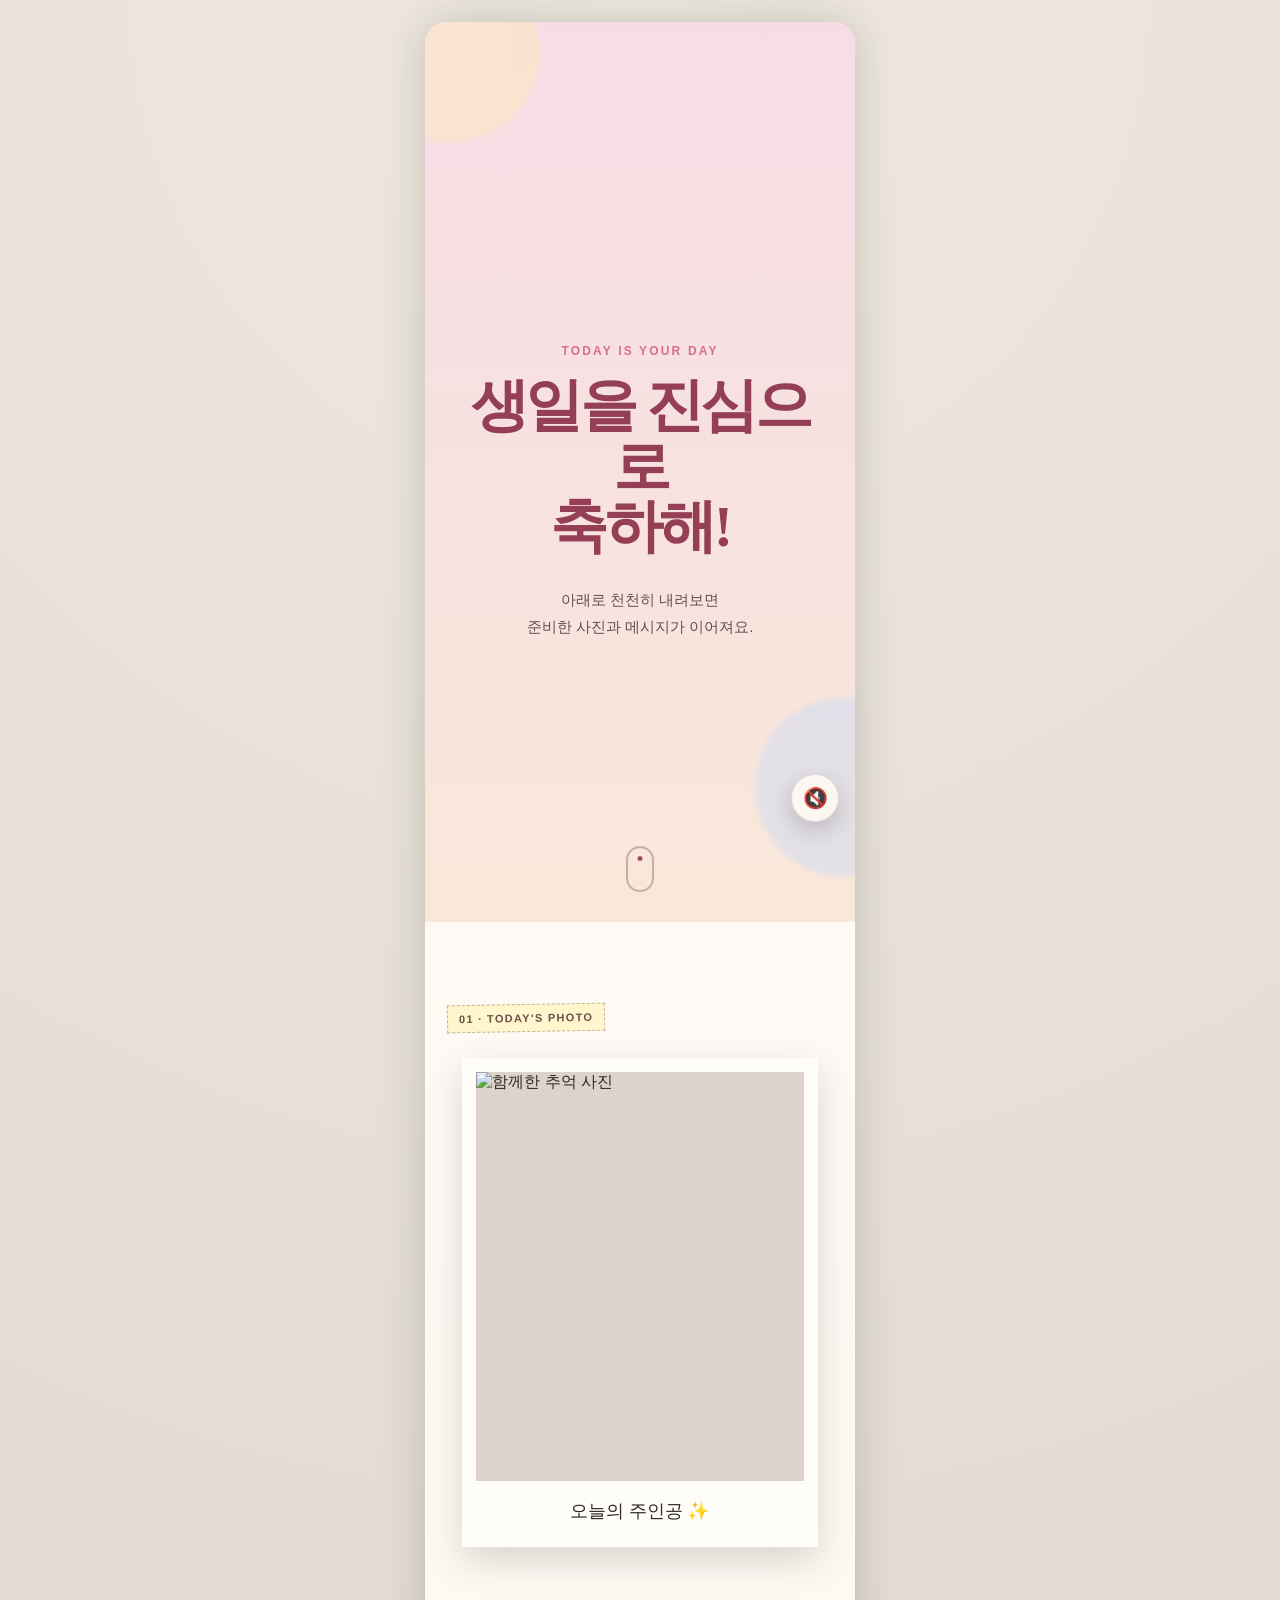
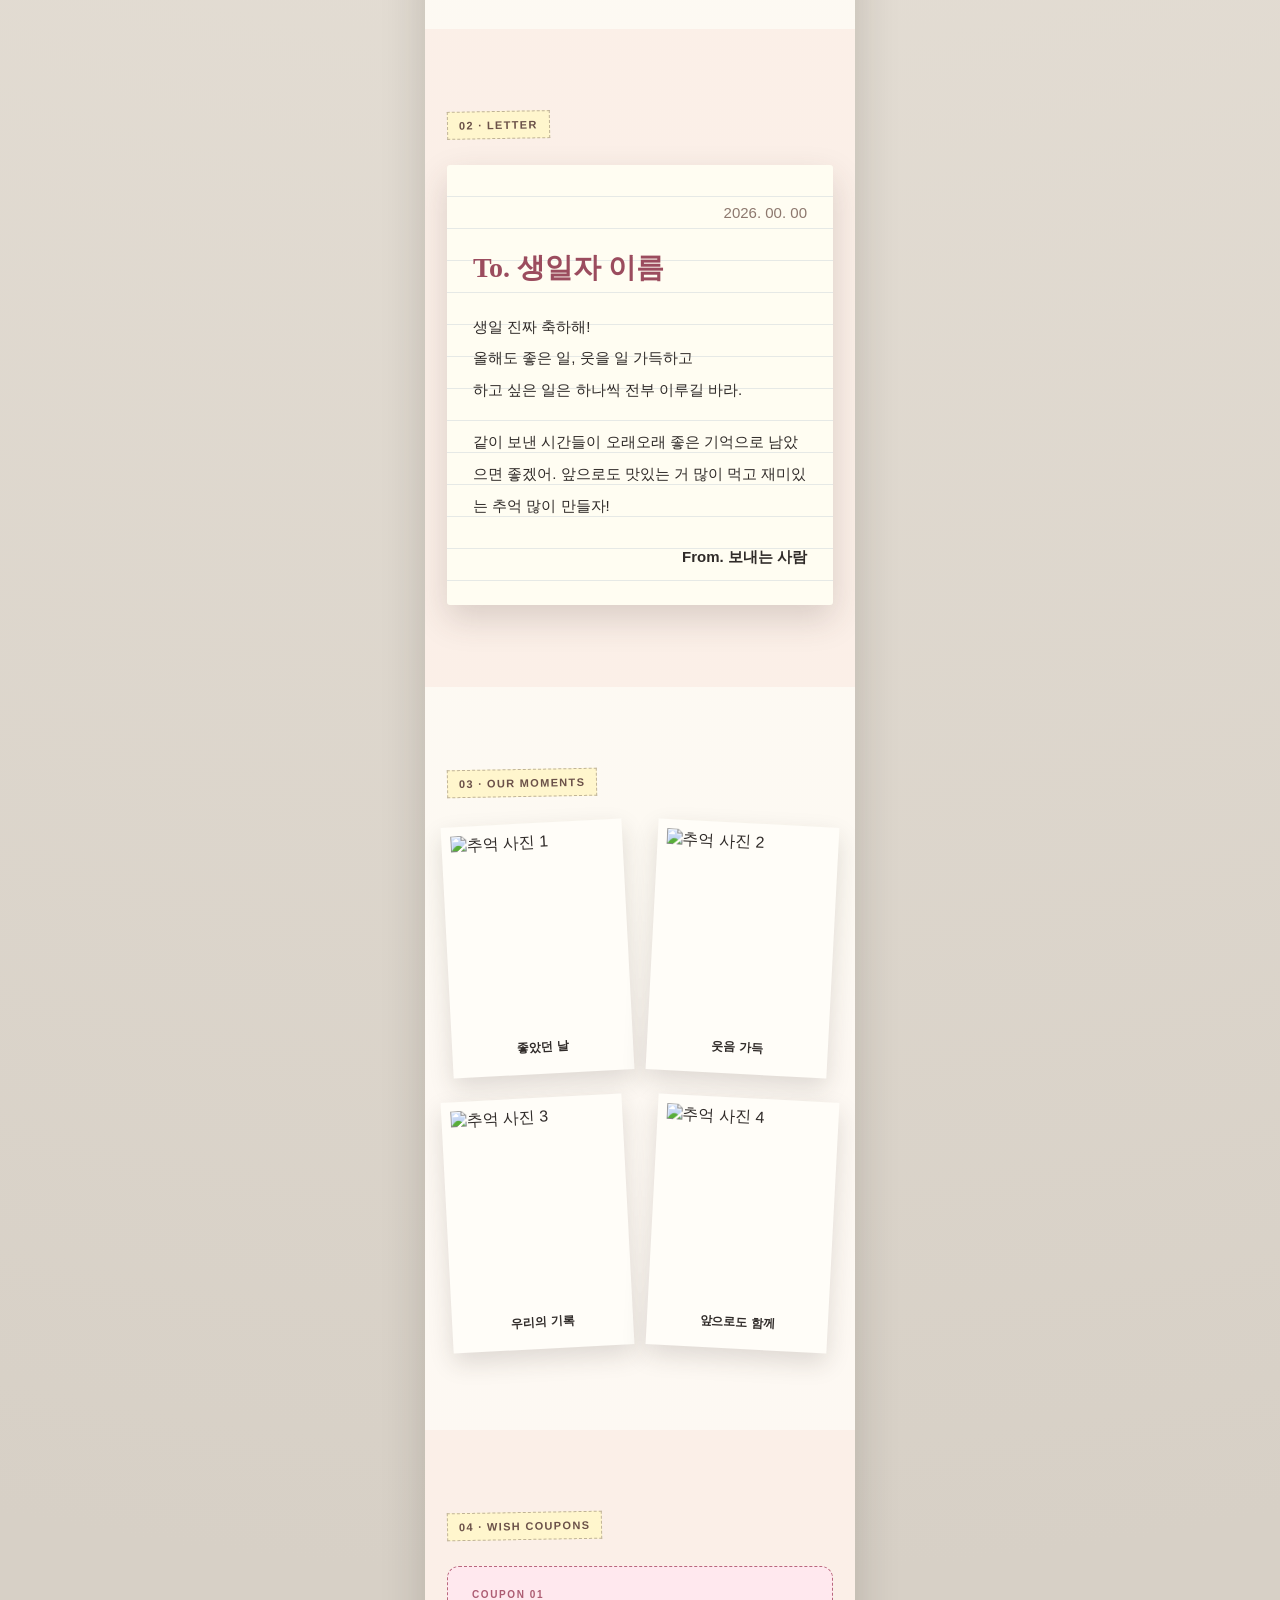
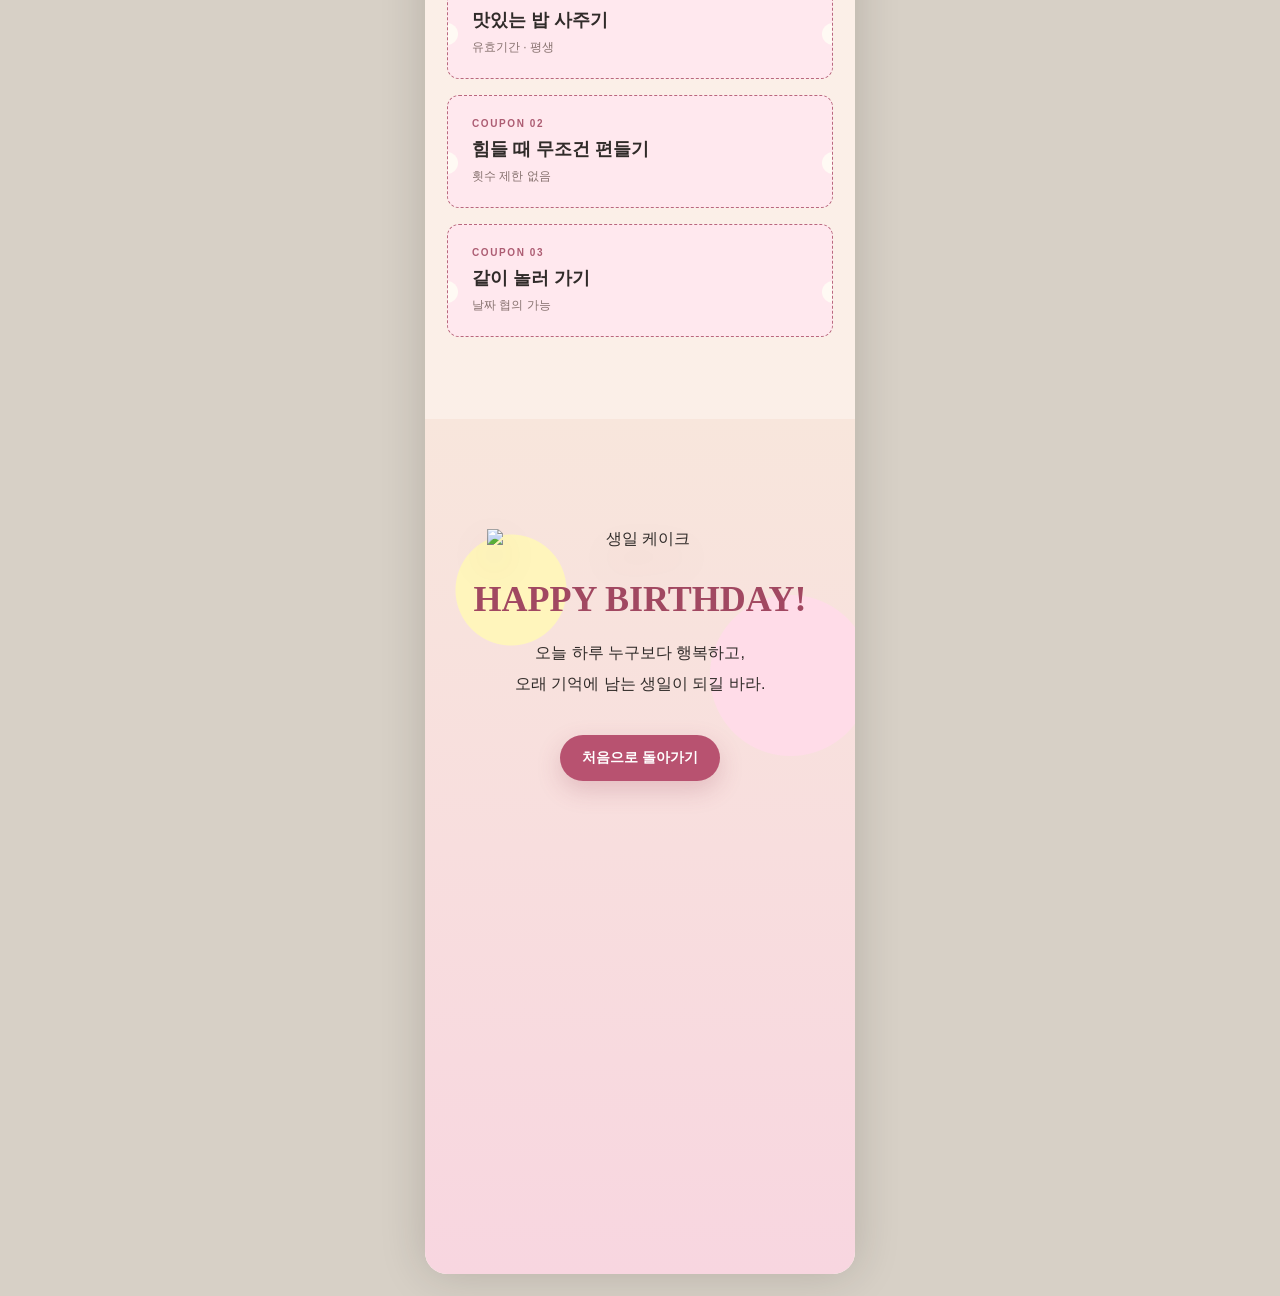
==== cake.html @ 8d65f410 "Add files via upload" ====
<!DOCTYPE html>
<html lang="ko">
<head>
  <meta charset="UTF-8" />
  <meta name="viewport" content="width=device-width, initial-scale=1.0, viewport-fit=cover" />
  <meta name="theme-color" content="#f7dfe7" />
  <title>Birthday Message</title>

  <link rel="stylesheet" href="./css/style.css" />
</head>
<body class="message-page">
  <main class="mobile-shell message-shell">
    <header class="message-hero">
      <!-- 이미지 소스 추천: 작은 별/하트/리본 PNG -->
      <img
        class="hero-sticker hero-sticker-left float-slow"
        src="./assets/images/gold-star.png"
        alt=""
      />
      <img
        class="hero-sticker hero-sticker-right sway-medium"
        src="./assets/images/pink-ribbon.png"
        alt=""
      />

      <p class="eyebrow">TODAY IS YOUR DAY</p>
      <h1>생일을 진심으로<br />축하해!</h1>
      <p class="hero-copy">
        아래로 천천히 내려보면<br />
        준비한 사진과 메시지가 이어져요.
      </p>

      <div class="scroll-indicator" aria-hidden="true">
        <span></span>
      </div>
    </header>

    <section class="diary-section">
      <div class="section-label">01 · TODAY'S PHOTO</div>

      <article class="polaroid-card reveal">
        <!-- 이미지 소스 추천: 오늘의 대표 사진 -->
        <div class="photo-slot">
          <img
            src="./assets/images/photo-01.jpg"
            alt="함께한 추억 사진"
          />
        </div>
        <p>오늘의 주인공 ✨</p>
      </article>
    </section>

    <section class="diary-section">
      <div class="section-label">02 · LETTER</div>

      <article class="letter-card reveal">
        <p class="letter-date">2026. 00. 00</p>
        <h2>To. 생일자 이름</h2>
        <p>
          생일 진짜 축하해!<br />
          올해도 좋은 일, 웃을 일 가득하고<br />
          하고 싶은 일은 하나씩 전부 이루길 바라.
        </p>
        <p>
          같이 보낸 시간들이 오래오래 좋은 기억으로 남았으면 좋겠어.
          앞으로도 맛있는 거 많이 먹고 재미있는 추억 많이 만들자!
        </p>
        <p class="letter-sign">From. 보내는 사람</p>
      </article>
    </section>

    <section class="diary-section">
      <div class="section-label">03 · OUR MOMENTS</div>

      <div class="photo-grid">
        <!-- 이미지 소스 추천: 함께 찍은 세로 사진 -->
        <figure class="scrap-photo rotate-left reveal">
          <img src="./assets/images/photo-02.jpg" alt="추억 사진 1" />
          <figcaption>좋았던 날</figcaption>
        </figure>

        <!-- 이미지 소스 추천: 함께 찍은 정사각형 사진 -->
        <figure class="scrap-photo rotate-right reveal">
          <img src="./assets/images/photo-03.jpg" alt="추억 사진 2" />
          <figcaption>웃음 가득</figcaption>
        </figure>

        <!-- 이미지 소스 추천: 여행 또는 일상 사진 -->
        <figure class="scrap-photo rotate-left reveal">
          <img src="./assets/images/photo-04.jpg" alt="추억 사진 3" />
          <figcaption>우리의 기록</figcaption>
        </figure>

        <!-- 이미지 소스 추천: 마지막 대표 사진 -->
        <figure class="scrap-photo rotate-right reveal">
          <img src="./assets/images/photo-05.jpg" alt="추억 사진 4" />
          <figcaption>앞으로도 함께</figcaption>
        </figure>
      </div>
    </section>

    <section class="diary-section">
      <div class="section-label">04 · WISH COUPONS</div>

      <div class="coupon-list">
        <article class="coupon reveal">
          <span>COUPON 01</span>
          <strong>맛있는 밥 사주기</strong>
          <small>유효기간 · 평생</small>
        </article>

        <article class="coupon reveal">
          <span>COUPON 02</span>
          <strong>힘들 때 무조건 편들기</strong>
          <small>횟수 제한 없음</small>
        </article>

        <article class="coupon reveal">
          <span>COUPON 03</span>
          <strong>같이 놀러 가기</strong>
          <small>날짜 협의 가능</small>
        </article>
      </div>
    </section>

    <section class="cake-section">
      <!-- 이미지 소스 추천: 큰 생일 케이크 PNG -->
      <img
        class="final-cake reveal"
        src="./assets/images/birthday-cake.png"
        alt="생일 케이크"
      />

      <h2 class="reveal">HAPPY BIRTHDAY!</h2>
      <p class="reveal">
        오늘 하루 누구보다 행복하고,<br />
        오래 기억에 남는 생일이 되길 바라.
      </p>

      <a class="home-button reveal" href="./index.html">처음으로 돌아가기</a>
    </section>
  </main>

  <button
    class="top-button"
    id="topButton"
    type="button"
    aria-label="맨 위로 이동"
  >
    ↑
  </button>

  <button
    class="sound-button sound-button-message"
    id="soundButton"
    type="button"
    aria-label="음악 켜기"
    aria-pressed="false"
  >
    <span class="sound-icon" aria-hidden="true">🔇</span>
  </button>

  <audio id="bgMusic" preload="metadata"></audio>

  <script src="./js/music.js"></script>
  <script src="./js/cake.js"></script>
</body>
</html>
---- css/style.css ----
@charset "UTF-8";

:root {
  --paper: #ece5d8;
  --paper-light: #fffaf0;
  --pink: #f2a8bb;
  --pink-deep: #d96d8e;
  --red: #b9474d;
  --green: #6c8261;
  --yellow: #e9bf53;
  --ink: #302b29;
  --shadow: 0 14px 34px rgba(65, 52, 46, 0.18);
  --mobile-width: 430px;
}

* {
  box-sizing: border-box;
}

html {
  min-height: 100%;
  scroll-behavior: smooth;
}

body {
  margin: 0;
  min-width: 320px;
  min-height: 100%;
  color: var(--ink);
  font-family:
    "Pretendard",
    "Noto Sans KR",
    Arial,
    sans-serif;
  background:
    radial-gradient(circle at top, #eee8df 0, #d7d0c6 70%);
  -webkit-tap-highlight-color: transparent;
}
.cover-canvas {
  position: relative;
  width: 100%;
  min-height: 100svh;

  background-color: #DFDAD1;
  background-position: center;
  background-repeat: no-repeat;
  background-size: cover;

  overflow: hidden;
}
img {
  display: block;
  max-width: 100%;
  user-select: none;
  -webkit-user-drag: none;
}

button,
a {
  -webkit-tap-highlight-color: transparent;
}

.mobile-shell {
  width: min(100%, var(--mobile-width));
  min-height: 100svh;
  margin: 0 auto;
  overflow: hidden;
  background: var(--paper);
  box-shadow: 0 0 45px rgba(31, 26, 23, 0.18);
}

/* =========================================================
   메인 커버 페이지
========================================================= */

.cover-page {
  overflow: hidden;
}

.cover-shell {
  min-height: 100svh;
}

.cover-canvas {
  position: relative;
  min-height: 100svh;
  overflow: hidden;
  cursor: pointer;
  isolation: isolate;
  background:
    linear-gradient(140deg, rgba(232, 226, 214, 0.94) 0 52%, rgba(255,255,255,0.3) 52%),
    url("../assets/images/bg.png") center / cover no-repeat,
    #e9e2d6;
}

/* 신문지 느낌 바닥 장식 */
.cover-canvas::after {
  content: "";
  position: absolute;
  left: -14%;
  right: -12%;
  bottom: -2%;
  height: 42%;
  z-index: -2;
  transform: rotate(-7deg) scale(1.1);
  opacity: 0.8;
  background:
    repeating-linear-gradient(
      0deg,
      transparent 0 18px,
      rgba(45, 38, 34, 0.12) 18px 19px
    ),
    url("../assets/images/newspaper-texture.png") center / cover no-repeat,
    #e2c8c4;
}

.cover-canvas::before {
  content: "";
  position: absolute;
  inset: 0;
  z-index: 20;
  pointer-events: none;
  background:
    linear-gradient(
      90deg,
      rgba(255,255,255,0.12),
      transparent 20% 80%,
      rgba(0,0,0,0.035)
    );
  mix-blend-mode: soft-light;
}

.birthday-title {
  position: absolute;
  top: 15%;
  left: 50%;
  z-index: 4;
  width: 80%;
  transform: translateX(-50%);
  object-fit: contain;
}

.camera-wrap {
  position: absolute;
  top: 34%;
  left: 50%;
  z-index: 5;
  width: 94%;
  transform: translateX(-50%);
}

.camera-frame {
  position: relative;
  z-index: 2;
  width: 100%;
}

.camera-photo {
  position: absolute;
  left: 3.3%;
  top: 31.8%;
  z-index: 1;
  width: 53%;
  aspect-ratio: 1.52 / 1;
  overflow: hidden;
  background: #d9d2c9;
  border-radius: 2px;
}

.camera-photo img {
  width: 100%;
  height: 100%;
  object-fit: cover;
}

.decor {
  position: absolute;
  z-index: 3;
  pointer-events: none;
}

.decor-heart-balloon {
  top: -2%;
  left: -9%;
  width: 31%;
}

.decor-disco-ball {
  top: 3%;
  right: -8%;
  width: 34%;
}

.decor-star {
  width: 13%;
}

.decor-star-left {
  top: 12.3%;
  left: 10%;
}

.decor-star-right {
  top: 14.5%;
  right: 9%;
}

.decor-sparkle-left {
  top: 25%;
  left: 3%;
  width: 1%;
}

.decor-sparkle-small {
  top: 31%;
  left: 17%;
  width: 8%;
}

.decor-ribbon {
  top: 32%;
  right: 2%;
  z-index: 8;
  width: 28%;
}

.decor-cake {
  left: -10%;
  bottom: 4%;
  z-index: 8;
  width: 52%;
}

.decor-flowers {
  right: 40%;
  bottom: 53%;
  z-index: 8;
  width: 25%;
}


.birthday-cat {
  position: absolute;
  right: -5%;
  bottom: -12%;
  z-index: 7;
  width: 55%;
  transform: translateY(115%);
  animation: cat-rise 1.25s cubic-bezier(.17,.84,.31,1.08) 0.65s forwards;
  pointer-events: none;
}

.tap-guide {
  position: absolute;
  left: 50%;
  bottom: max(16px, env(safe-area-inset-bottom));
  z-index: 15;
  margin: 0;
  padding: 9px 14px;
  transform: translateX(-50%);
  color: #4b403a;
  font-size: 12px;
  font-weight: 700;
  letter-spacing: -0.02em;
  white-space: nowrap;
  border: 1px solid rgba(71, 59, 53, 0.18);
  border-radius: 999px;
  background: rgba(255, 251, 244, 0.78);
  backdrop-filter: blur(8px);
  animation: guide-pulse 1.8s ease-in-out infinite;
}

/* =========================================================
   사운드 / 상단 이동 버튼
========================================================= */

.sound-button,
.top-button {
  position: fixed;
  z-index: 100;
  right: max(16px, calc((100vw - var(--mobile-width)) / 2 + 16px));
  width: 48px;
  height: 48px;
  border: 1px solid rgba(68, 53, 47, 0.15);
  border-radius: 50%;
  box-shadow: 0 8px 22px rgba(55, 43, 37, 0.22);
  background: rgba(255, 249, 242, 0.92);
  backdrop-filter: blur(10px);
  cursor: pointer;
}

.sound-button {
  bottom: max(18px, env(safe-area-inset-bottom));
}

.sound-button-message {
  bottom: max(78px, calc(env(safe-area-inset-bottom) + 76px));
}

.sound-icon {
  font-size: 20px;
}

.sound-button.is-playing {
  animation: sound-pulse 1.7s ease-in-out infinite;
}

.top-button {
  bottom: max(18px, env(safe-area-inset-bottom));
  color: var(--ink);
  font-size: 20px;
  font-weight: 900;
  opacity: 0;
  pointer-events: none;
  transform: translateY(10px);
  transition: 0.25s ease;
}

.top-button.is-visible {
  opacity: 1;
  pointer-events: auto;
  transform: translateY(0);
}

/* =========================================================
   cake.html 스크롤형 페이지
========================================================= */

.message-page {
  overflow-x: hidden;
}

.message-shell {
  position: relative;
  background:
    linear-gradient(rgba(255, 251, 245, 0.94), rgba(255, 251, 245, 0.94)),
    url("../assets/images/paper-texture.jpg") center / 450px auto repeat;
}

.message-hero {
  position: relative;
  min-height: 100svh;
  padding: 110px 28px 70px;
  display: flex;
  flex-direction: column;
  justify-content: center;
  text-align: center;
  overflow: hidden;
  background:
    linear-gradient(180deg, #f7dce6 0%, #f8e8d9 100%);
}

.message-hero::before,
.message-hero::after {
  content: "";
  position: absolute;
  width: 180px;
  height: 180px;
  border-radius: 50%;
  filter: blur(2px);
  opacity: 0.35;
}

.message-hero::before {
  top: -60px;
  left: -65px;
  background: #fff1a8;
}

.message-hero::after {
  right: -80px;
  bottom: 45px;
  background: #bfd6ff;
}

.eyebrow {
  position: relative;
  z-index: 2;
  margin: 0 0 18px;
  color: var(--pink-deep);
  font-size: 12px;
  font-weight: 900;
  letter-spacing: 0.18em;
}

.message-hero h1 {
  position: relative;
  z-index: 2;
  margin: 0;
  font-family: Georgia, "Times New Roman", serif;
  color: #943f56;
  font-size: clamp(44px, 13vw, 58px);
  line-height: 1.05;
  letter-spacing: -0.06em;
}

.hero-copy {
  position: relative;
  z-index: 2;
  margin: 28px 0 0;
  color: #654e56;
  font-size: 15px;
  line-height: 1.8;
}

.hero-sticker {
  position: absolute;
  width: 94px;
  z-index: 1;
}

.hero-sticker-left {
  top: 8%;
  left: -15px;
}

.hero-sticker-right {
  right: -8px;
  bottom: 12%;
}

.scroll-indicator {
  position: absolute;
  left: 50%;
  bottom: 30px;
  z-index: 2;
  width: 28px;
  height: 46px;
  transform: translateX(-50%);
  border: 2px solid rgba(113, 70, 82, 0.35);
  border-radius: 999px;
}

.scroll-indicator span {
  position: absolute;
  top: 8px;
  left: 50%;
  width: 5px;
  height: 5px;
  transform: translateX(-50%);
  border-radius: 50%;
  background: #9d5268;
  animation: scroll-dot 1.7s infinite;
}

.diary-section {
  position: relative;
  padding: 82px 22px;
}

.diary-section:nth-of-type(even) {
  background: rgba(248, 227, 217, 0.46);
}

.section-label {
  display: inline-block;
  margin-bottom: 26px;
  padding: 7px 11px;
  color: #6b5149;
  font-size: 11px;
  font-weight: 900;
  letter-spacing: 0.12em;
  border: 1px dashed rgba(77, 58, 50, 0.35);
  background: #fff6cd;
  transform: rotate(-1deg);
}

.polaroid-card {
  width: 92%;
  margin: 0 auto;
  padding: 14px 14px 24px;
  box-shadow: var(--shadow);
  background: #fffdf7;
  transform: rotate(-2deg);
}

.polaroid-card .photo-slot {
  aspect-ratio: 4 / 5;
  overflow: hidden;
  background: #ddd3ca;
}

.polaroid-card img {
  width: 100%;
  height: 100%;
  object-fit: cover;
}

.polaroid-card p {
  margin: 18px 0 0;
  text-align: center;
  font-family: Georgia, serif;
  font-size: 18px;
}

.letter-card {
  padding: 32px 26px;
  border-radius: 3px;
  box-shadow: var(--shadow);
  background:
    repeating-linear-gradient(
      transparent 0 31px,
      rgba(89, 121, 161, 0.15) 31px 32px
    ),
    #fffdf2;
}

.letter-date {
  margin-top: 0;
  color: #8d786e;
  font-size: 12px;
  text-align: right;
}

.letter-card h2 {
  margin: 12px 0 24px;
  font-family: Georgia, serif;
  color: #9b4c5e;
  font-size: 28px;
}

.letter-card p {
  margin: 0 0 20px;
  font-size: 15px;
  line-height: 2.12;
}

.letter-sign {
  margin-bottom: 0 !important;
  text-align: right;
  font-weight: 800;
}

.photo-grid {
  display: grid;
  gap: 24px;
  grid-template-columns: repeat(2, minmax(0, 1fr));
}

.scrap-photo {
  margin: 0;
  padding: 9px 9px 18px;
  box-shadow: 0 10px 25px rgba(50, 41, 35, 0.15);
  background: #fffdf8;
}

.scrap-photo img {
  width: 100%;
  aspect-ratio: 1 / 1.2;
  object-fit: cover;
}

.scrap-photo figcaption {
  padding-top: 11px;
  text-align: center;
  font-size: 12px;
  font-weight: 800;
}

.rotate-left {
  transform: rotate(-3deg);
}

.rotate-right {
  transform: rotate(3deg);
}

.coupon-list {
  display: grid;
  gap: 16px;
}

.coupon {
  position: relative;
  padding: 22px 24px;
  overflow: hidden;
  border: 1px dashed #b9687e;
  border-radius: 12px;
  background: #ffe8ee;
}

.coupon::before,
.coupon::after {
  content: "";
  position: absolute;
  top: 50%;
  width: 22px;
  height: 22px;
  border-radius: 50%;
  background: #fffaf4;
}

.coupon::before {
  left: -12px;
}

.coupon::after {
  right: -12px;
}

.coupon span,
.coupon strong,
.coupon small {
  display: block;
}

.coupon span {
  margin-bottom: 8px;
  color: #ad5d73;
  font-size: 10px;
  font-weight: 900;
  letter-spacing: 0.16em;
}

.coupon strong {
  font-size: 18px;
}

.coupon small {
  margin-top: 7px;
  color: #86716e;
  font-size: 12px;
}

.cake-section {
  min-height: 95svh;
  padding: 90px 24px 130px;
  text-align: center;
  background:
    radial-gradient(circle at 20% 20%, #fff5bc 0 55px, transparent 56px),
    radial-gradient(circle at 85% 30%, #ffdce8 0 80px, transparent 81px),
    linear-gradient(#f8e6dc, #f8d6e0);
}

.final-cake {
  width: 80%;
  margin: 20px auto 28px;
  filter: drop-shadow(0 18px 18px rgba(76, 46, 38, 0.15));
}

.cake-section h2 {
  margin: 0 0 18px;
  color: #a14861;
  font-family: Georgia, serif;
  font-size: 36px;
}

.cake-section p {
  margin: 0;
  line-height: 1.9;
}

.home-button {
  display: inline-flex;
  margin-top: 36px;
  padding: 14px 22px;
  color: #fff;
  font-size: 14px;
  font-weight: 800;
  text-decoration: none;
  border-radius: 999px;
  box-shadow: 0 9px 24px rgba(150, 62, 87, 0.22);
  background: #b85270;
}

/* 스크롤 등장 */
.reveal {
  opacity: 0;
  transform: translateY(26px);
  transition:
    opacity 0.7s ease,
    transform 0.7s cubic-bezier(.2,.75,.3,1);
}

.reveal.is-visible {
  opacity: 1;
  transform: translateY(0);
}

.scrap-photo.reveal.rotate-left {
  transform: translateY(26px) rotate(-3deg);
}

.scrap-photo.reveal.rotate-right {
  transform: translateY(26px) rotate(3deg);
}

.scrap-photo.reveal.is-visible.rotate-left {
  transform: translateY(0) rotate(-3deg);
}

.scrap-photo.reveal.is-visible.rotate-right {
  transform: translateY(0) rotate(3deg);
}

/* =========================================================
   애니메이션
========================================================= */

.float-slow {
  animation: float-y 4.2s ease-in-out infinite;
}

.float-medium {
  animation: float-y 3.2s ease-in-out infinite;
}

.sway-slow {
  animation: sway 4.8s ease-in-out infinite;
  transform-origin: center top;
}

.sway-medium {
  animation: sway 3.3s ease-in-out infinite;
  transform-origin: center top;
}

.bob-small {
  animation: bob-small 3.5s ease-in-out infinite;
}

.twinkle {
  animation: twinkle 2.4s ease-in-out infinite;
}

.pop-in {
  opacity: 0;
  animation: pop-in 0.85s cubic-bezier(.17,.86,.3,1.15) forwards;
}

.delay-1 {
  animation-delay: 0.35s;
}

.delay-2 {
  animation-delay: 0.7s;
}

@keyframes float-y {
  0%,
  100% {
    transform: translateY(0);
  }
  50% {
    transform: translateY(-9px);
  }
}

@keyframes sway {
  0%,
  100% {
    transform: rotate(-2.5deg);
  }
  50% {
    transform: rotate(2.5deg);
  }
}

@keyframes bob-small {
  0%,
  100% {
    transform: translateY(0) rotate(-1deg);
  }
  50% {
    transform: translateY(-6px) rotate(1deg);
  }
}

@keyframes twinkle {
  0%,
  100% {
    transform: scale(1) rotate(-3deg);
    filter: brightness(1);
  }
  50% {
    transform: scale(1.08) rotate(3deg);
    filter: brightness(1.15);
  }
}

@keyframes pop-in {
  from {
    opacity: 0;
    transform: translateX(-50%) scale(0.82);
  }
  to {
    opacity: 1;
    transform: translateX(-50%) scale(1);
  }
}

/* 카메라는 중앙 정렬값 유지 */
.camera-wrap.pop-in {
  animation-name: camera-pop;
}

@keyframes camera-pop {
  from {
    opacity: 0;
    transform: translateX(-50%) translateY(18px) scale(0.92);
  }
  to {
    opacity: 1;
    transform: translateX(-50%) translateY(0) scale(1);
  }
}

@keyframes cat-rise {
  0% {
    transform: translateY(115%) rotate(4deg);
  }
  70% {
    transform: translateY(-3%) rotate(-1deg);
  }
  100% {
    transform: translateY(0) rotate(0);
  }
}

@keyframes guide-pulse {
  0%,
  100% {
    opacity: 0.65;
    transform: translateX(-50%) translateY(0);
  }
  50% {
    opacity: 1;
    transform: translateX(-50%) translateY(-4px);
  }
}

@keyframes sound-pulse {
  0%,
  100% {
    box-shadow: 0 8px 22px rgba(55, 43, 37, 0.22);
  }
  50% {
    box-shadow:
      0 8px 22px rgba(55, 43, 37, 0.22),
      0 0 0 7px rgba(242, 168, 187, 0.25);
  }
}

@keyframes scroll-dot {
  0% {
    opacity: 0;
    transform: translate(-50%, 0);
  }
  30% {
    opacity: 1;
  }
  100% {
    opacity: 0;
    transform: translate(-50%, 19px);
  }
}

/* =========================================================
   반응형 / 접근성
========================================================= */

@media (min-width: 431px) {
  body {
    padding: 22px 0;
  }

  .mobile-shell {
    min-height: calc(100svh - 44px);
    border-radius: 22px;
  }

  .cover-canvas {
    min-height: calc(100svh - 44px);
  }
}

@media (max-width: 360px) {
  .birthday-title {
    width: 80%;
  }

  .camera-wrap {
    top: 35%;
  }

  .birthday-cat {
    width: 51%;
  }

  .message-hero h1 {
    font-size: 42px;
  }
}

@media (prefers-reduced-motion: reduce) {
  *,
  *::before,
  *::after {
    scroll-behavior: auto !important;
    animation-duration: 0.01ms !important;
    animation-iteration-count: 1 !important;
    transition-duration: 0.01ms !important;
  }
}
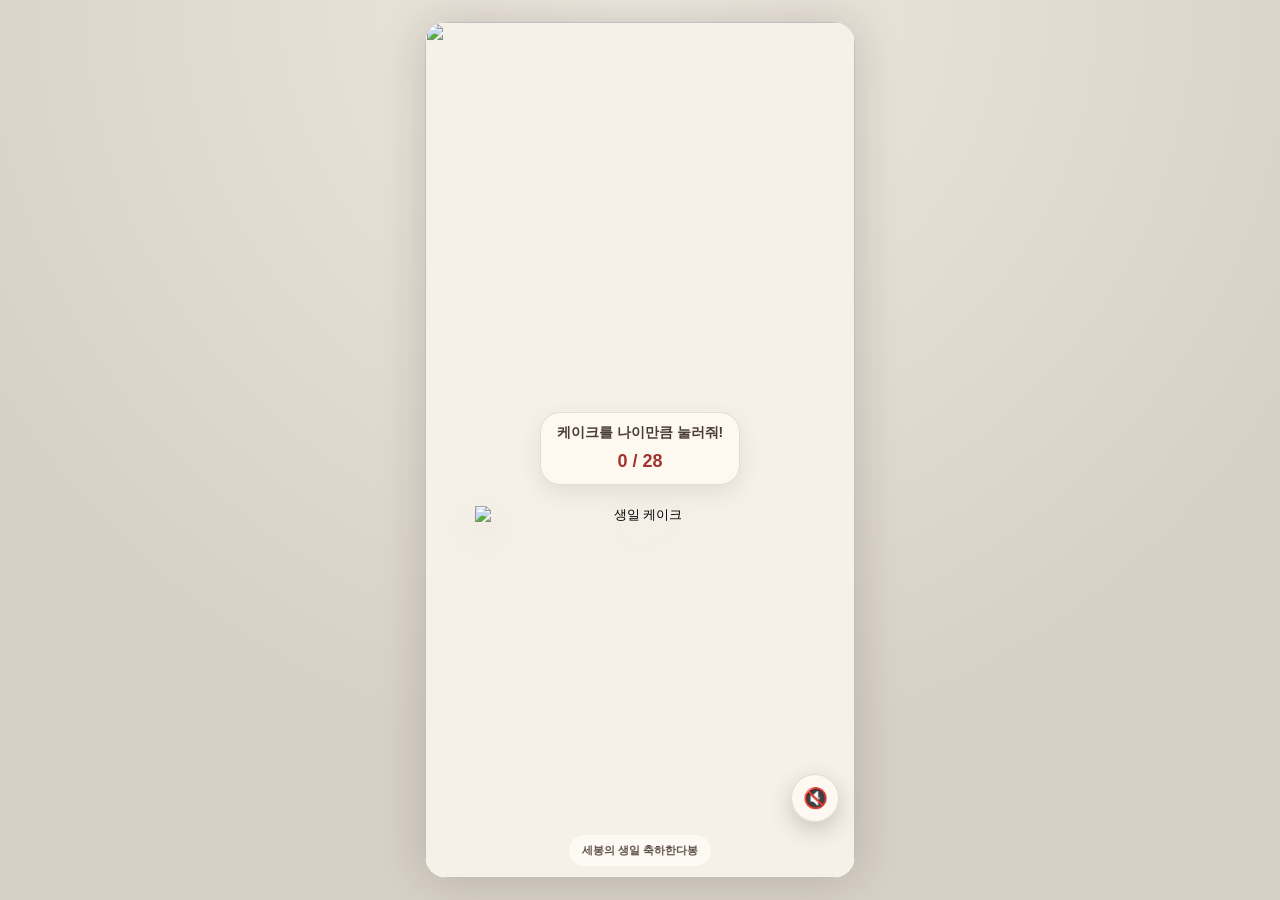
==== commit 96758e86: "Add files via upload" ====
--- a/cake.html
+++ b/cake.html
@@ -3,152 +3,180 @@
 <head>
   <meta charset="UTF-8" />
   <meta name="viewport" content="width=device-width, initial-scale=1.0, viewport-fit=cover" />
-  <meta name="theme-color" content="#f7dfe7" />
-  <title>Birthday Message</title>
+  <meta name="theme-color" content="#f6eee3" />
+  <title>🎀Birthday Message🎀</title>
 
+  <!-- index 전용 공통 스타일 -->
   <link rel="stylesheet" href="./css/style.css" />
+  <!-- cake 전용 스타일: 반드시 style.css 다음에 연결 -->
+  <link rel="stylesheet" href="./css/cake.css" />
 </head>
-<body class="message-page">
-  <main class="mobile-shell message-shell">
-    <header class="message-hero">
-      <!-- 이미지 소스 추천: 작은 별/하트/리본 PNG -->
-      <img
-        class="hero-sticker hero-sticker-left float-slow"
-        src="./assets/images/gold-star.png"
-        alt=""
-      />
-      <img
-        class="hero-sticker hero-sticker-right sway-medium"
-        src="./assets/images/pink-ribbon.png"
-        alt=""
-      />
+<body class="cake-page is-locked">
+  <main class="mobile-shell cake-shell">
 
-      <p class="eyebrow">TODAY IS YOUR DAY</p>
-      <h1>생일을 진심으로<br />축하해!</h1>
-      <p class="hero-copy">
-        아래로 천천히 내려보면<br />
-        준비한 사진과 메시지가 이어져요.
-      </p>
+    <!-- SECTION 1 : 28번 케이크 터치 -->
+    <section class="cake-scene scene-one" id="section1" aria-labelledby="sceneOneTitle">
+      <img class="scene-bg" src="./assets/images/cake-section-01-bg.jpg" alt="" draggable="false" />
 
-      <div class="scroll-indicator" aria-hidden="true">
-        <span></span>
+      <div class="scene-one-content">
+        <h1 id="sceneOneTitle" class="sr-only">생일 축하 케이크</h1>
+
+        <p class="tap-count-copy">
+          케이크를 나이만큼 눌러줘!
+          <strong><span id="tapCount">0</span> / 28</strong>
+        </p>
+
+        <button class="cake-tap-button" id="cakeTapButton" type="button" aria-label="생일 케이크 누르기">
+          <img
+            id="birthdayCake"
+            class="birthday-cake"
+            src="./assets/images/birthday-cake-main.png"
+            alt="생일 케이크"
+            draggable="false"
+          />
+          <img
+            id="congratulationsImage"
+            class="congratulations-image"
+            src="./assets/images/congratulations.png"
+            alt="축하합니다"
+            draggable="false"
+          />
+          <span class="tap-burst" id="tapBurst" aria-hidden="true"></span>
+        </button>
       </div>
-    </header>
 
-    <section class="diary-section">
-      <div class="section-label">01 · TODAY'S PHOTO</div>
+      <div class="party-animals" aria-hidden="true">
+        <img class="party-animal animal-hamster-cake" src="./assets/images/hamster-cupcake.png" alt="" draggable="false" />
+        <img class="party-animal animal-puppies" src="./assets/images/two-puppies.png" alt="" draggable="false" />
+        <img class="party-animal animal-cat" src="./assets/images/sunglasses-cat.png" alt="" draggable="false" />
+        <img class="party-animal animal-small-hamster" src="./assets/images/small-hamster.png" alt="" draggable="false" />
+        <img class="party-animal animal-shiba" src="./assets/images/shiba-party.png" alt="" draggable="false" />
+      </div>
 
-      <article class="polaroid-card reveal">
-        <!-- 이미지 소스 추천: 오늘의 대표 사진 -->
-        <div class="photo-slot">
-          <img
-            src="./assets/images/photo-01.jpg"
-            alt="함께한 추억 사진"
-          />
-        </div>
-        <p>오늘의 주인공 ✨</p>
-      </article>
+      <p class="unlock-guide" id="unlockGuide" aria-live="polite">세봉의 생일 축하한다봉</p>
     </section>
 
-    <section class="diary-section">
-      <div class="section-label">02 · LETTER</div>
+    <div class="locked-content" id="lockedContent" aria-hidden="true">
+      <!-- SECTION 2 : 앨범 -->
+      <section class="cake-scene scene-two gated-section" id="section2" aria-labelledby="sceneTwoTitle">
+        <img class="scene-bg" src="./assets/images/cake-section-02-bg.jpg" alt="" draggable="false" />
+        <img class="scene-decor scene-two-newspaper" src="./assets/images/newspaper-corner.png" alt="" draggable="false" />
+        <img class="scene-decor scene-two-lp float-soft" src="./assets/images/lp-record.png" alt="" draggable="false" />
+        <img class="scene-decor scene-two-title pop-soft" src="./assets/images/happy-birthday-collage-title.png" alt="Happy Birthday" draggable="false" />
+        <img class="scene-decor scene-two-cherry bob-soft" src="./assets/images/cherry-heart-paper.png" alt="" draggable="false" />
+        <img class="scene-decor scene-two-cake sway-soft" src="./assets/images/white-ribbon-cake.png" alt="" draggable="false" />
 
-      <article class="letter-card reveal">
-        <p class="letter-date">2026. 00. 00</p>
-        <h2>To. 생일자 이름</h2>
-        <p>
-          생일 진짜 축하해!<br />
-          올해도 좋은 일, 웃을 일 가득하고<br />
-          하고 싶은 일은 하나씩 전부 이루길 바라.
-        </p>
-        <p>
-          같이 보낸 시간들이 오래오래 좋은 기억으로 남았으면 좋겠어.
-          앞으로도 맛있는 거 많이 먹고 재미있는 추억 많이 만들자!
-        </p>
-        <p class="letter-sign">From. 보내는 사람</p>
-      </article>
-    </section>
+        <h2 id="sceneTwoTitle" class="sr-only">세봉 앨범</h2>
 
-    <section class="diary-section">
-      <div class="section-label">03 · OUR MOMENTS</div>
+        <div class="film-album" id="filmAlbum">
+          <button class="film-slot" type="button" data-photo="./assets/images/memory-photo-01.jpg" aria-label="첫 번째 사진 열기">
+            <img alt="추억 사진 1" />
+            <span>TOUCH</span>
+          </button>
+          <button class="film-slot" type="button" data-photo="./assets/images/memory-photo-02.jpg" aria-label="두 번째 사진 열기" disabled>
+            <img alt="추억 사진 2" />
+            <span>TOUCH</span>
+          </button>
+          <button class="film-slot" type="button" data-photo="./assets/images/memory-photo-03.jpg" aria-label="세 번째 사진 열기" disabled>
+            <img alt="추억 사진 3" />
+            <span>TOUCH</span>
+          </button>
+          <button class="film-slot" type="button" data-photo="./assets/images/memory-photo-04.jpg" aria-label="네 번째 사진 열기" disabled>
+            <img alt="추억 사진 4" />
+            <span>TOUCH</span>
+          </button>
+        </div>
+      </section>
 
-      <div class="photo-grid">
-        <!-- 이미지 소스 추천: 함께 찍은 세로 사진 -->
-        <figure class="scrap-photo rotate-left reveal">
-          <img src="./assets/images/photo-02.jpg" alt="추억 사진 1" />
-          <figcaption>좋았던 날</figcaption>
-        </figure>
+      <!-- SECTION 3 : 편지 -->
+      <section class="cake-scene scene-three gated-section letter-gate" id="section3" aria-labelledby="sceneThreeTitle">
+        <img class="scene-bg" src="./assets/images/cake-section-03-bg.jpg" alt="" draggable="false" />
 
-        <!-- 이미지 소스 추천: 함께 찍은 정사각형 사진 -->
-        <figure class="scrap-photo rotate-right reveal">
-          <img src="./assets/images/photo-03.jpg" alt="추억 사진 2" />
-          <figcaption>웃음 가득</figcaption>
-        </figure>
+        <img class="scene-decor scene-three-hat float-soft" src="./assets/images/pink-party-hat.png" alt="" draggable="false" />
+        <img class="scene-decor scene-three-title" src="./assets/images/happy-birthday-title.png" alt="Happy Birthday" draggable="false" />
+        <img class="scene-decor scene-three-cat bob-soft" src="./assets/images/ribbon-cat.png" alt="" draggable="false" />
+        <img class="scene-decor scene-three-star-one twinkle-soft" src="./assets/images/silver-star.png" alt="" draggable="false" />
+        <img class="scene-decor scene-three-star-two twinkle-soft delay-small" src="./assets/images/silver-star-small.png" alt="" draggable="false" />
+        <img class="scene-decor scene-three-cupcake sway-soft" src="./assets/images/cupcake-candle.png" alt="" draggable="false" />
+        <img class="scene-decor scene-three-hamster bob-soft" src="./assets/images/hamster-cupcake.png" alt="" draggable="false" />
+        <img class="scene-decor scene-three-gifts float-soft" src="./assets/images/gift-box-set.png" alt="" draggable="false" />
+        <img class="scene-decor scene-three-fairy sway-soft" src="./assets/images/fairy-hamster.png" alt="" draggable="false" />
 
-        <!-- 이미지 소스 추천: 여행 또는 일상 사진 -->
-        <figure class="scrap-photo rotate-left reveal">
-          <img src="./assets/images/photo-04.jpg" alt="추억 사진 3" />
-          <figcaption>우리의 기록</figcaption>
-        </figure>
+        <h2 id="sceneThreeTitle" class="sr-only">생일 편지</h2>
 
-        <!-- 이미지 소스 추천: 마지막 대표 사진 -->
-        <figure class="scrap-photo rotate-right reveal">
-          <img src="./assets/images/photo-05.jpg" alt="추억 사진 4" />
-          <figcaption>앞으로도 함께</figcaption>
-        </figure>
-      </div>
-    </section>
-
-    <section class="diary-section">
-      <div class="section-label">04 · WISH COUPONS</div>
-
-      <div class="coupon-list">
-        <article class="coupon reveal">
-          <span>COUPON 01</span>
-          <strong>맛있는 밥 사주기</strong>
-          <small>유효기간 · 평생</small>
+        <article class="pink-letter" id="birthdayLetter">
+          <p class="handwrite-line letter-kicker">사랑둥이 세진이에게</p>
+          <p class="handwrite-line">세진이의 28번째 생일을 축하합니다!!!</p>
+          <p class="handwrite-line">시간 진짜 빠르다 그치?</p>
+          <p class="handwrite-line">그동안 많이 싸우기도 하고, 웃고 떠들면서</p>
+          <p class="handwrite-line">즐거웠던 기억도 정말 많다 그치?!</p>
+          <p class="handwrite-line">그만큼 서로 더 잘 알게 되고 가까워진 것 같아</p>
+          <p class="handwrite-line">오늘 생일 진심으로 축하해 🎉</p>
+          <p class="handwrite-line">그리고 앞으로도 매년, 아니 평생</p>
+          <p class="handwrite-line">내가 계속 옆에서 축하해줄게 >ㅇ<</p>
+          <p class="handwrite-line">이번엔 조금 색다르게 축하해주고 싶어서</p>
+          <p class="handwrite-line">세진이만을 위한 생일 홈페이지 제작해봤어 ㅎㅎ</p>
+          <p class="handwrite-line">항상 고맙고 앞으로도 지금처럼 같이 잘 지내보자</p>
+          <p class="handwrite-line">사랑해 ❤️</p>
+          <p class="handwrite-line letter-date">2026. 07. 31</p>
+          <p class="handwrite-line letter-sign">귀염둥이 다봉이가</p>
         </article>
 
-        <article class="coupon reveal">
-          <span>COUPON 02</span>
-          <strong>힘들 때 무조건 편들기</strong>
-          <small>횟수 제한 없음</small>
-        </article>
+        <p class="letter-progress" id="letterProgress" aria-live="polite">편지를 읽고 있어요…</p>
+      </section>
 
-        <article class="coupon reveal">
-          <span>COUPON 03</span>
-          <strong>같이 놀러 가기</strong>
-          <small>날짜 협의 가능</small>
-        </article>
-      </div>
-    </section>
+      <!-- SECTION 4 : 쿠폰 -->
+      <section class="cake-scene scene-four gated-section" id="section4" aria-labelledby="sceneFourTitle">
+        <img class="scene-bg" src="./assets/images/cake-section-04-bg.jpg" alt="" draggable="false" />
+        <img class="scene-decor scene-four-ribbon sway-soft" src="./assets/images/red-check-ribbon.png" alt="" draggable="false" />
+        <img class="scene-decor scene-four-cat bob-soft" src="./assets/images/whisker-cat.png" alt="" draggable="false" />
+        <img class="scene-decor scene-four-bubble" src="./assets/images/speech-bubble.png" alt="" draggable="false" />
+        <!-- <p class="speech-text">세진이를 위한 생일 쿠폰이야!</p> -->
+        <img class="scene-decor scene-four-star star-one twinkle-soft" src="./assets/images/gold-star.png" alt="" draggable="false" />
+        <img class="scene-decor scene-four-star star-two twinkle-soft delay-small" src="./assets/images/gold-star.png" alt="" draggable="false" />
+        <img class="scene-decor scene-four-star star-three twinkle-soft delay-medium" src="./assets/images/gold-star.png" alt="" draggable="false" />
 
-    <section class="cake-section">
-      <!-- 이미지 소스 추천: 큰 생일 케이크 PNG -->
-      <img
-        class="final-cake reveal"
-        src="./assets/images/birthday-cake.png"
-        alt="생일 케이크"
-      />
+        <h2 id="sceneFourTitle" class="sr-only">생일 쿠폰</h2>
 
-      <h2 class="reveal">HAPPY BIRTHDAY!</h2>
-      <p class="reveal">
-        오늘 하루 누구보다 행복하고,<br />
-        오래 기억에 남는 생일이 되길 바라.
-      </p>
+        <div class="coupon-image-list">
+          <button class="coupon-image-button" type="button" data-download="./assets/images/coupon-massage.png" data-name="massage-coupon.png">
+            <img src="./assets/images/coupon-massage.png" alt="마사지 10분 이용권" draggable="false" />
+          </button>
+          <button class="coupon-image-button" type="button" data-download="./assets/images/coupon-cleaning.png" data-name="cleaning-coupon.png">
+            <img src="./assets/images/coupon-cleaning.png" alt="청소 해주기 쿠폰" draggable="false" />
+          </button>
+        </div>
+      </section>
 
-      <a class="home-button reveal" href="./index.html">처음으로 돌아가기</a>
-    </section>
+      <!-- SECTION 5 : 엔딩 -->
+      <section class="cake-scene scene-five gated-section" id="section5" aria-labelledby="sceneFiveTitle">
+        <img class="scene-bg" src="./assets/images/cake-section-05-bg.jpg" alt="" draggable="false" />
+
+        <div class="final-content">
+          <img class="final-cake-image float-soft" src="./assets/images/birthday-cake.png" alt="생일 케이크" draggable="false" />
+          <h2 id="sceneFiveTitle">사랑하는 세진아 생일 축하해!!</h2>
+          <p>항상 행복하고<br />건강하고 예쁜 사랑하자</p>
+          <a class="home-button cake-home-button" href="./index.html">처음 화면으로 돌아가기</a>
+        </div>
+
+        <img class="final-animal final-hamster dance-left" src="./assets/images/beer-hamster.png" alt="" draggable="false" />
+        <img class="final-animal final-cat dance-right" src="./assets/images/sunglasses-cat.png" alt="" draggable="false" />
+      </section>
+    </div>
   </main>
 
-  <button
-    class="top-button"
-    id="topButton"
-    type="button"
-    aria-label="맨 위로 이동"
-  >
-    ↑
-  </button>
+  <!-- 쿠폰 저장 안내 팝업 -->
+  <div class="download-modal" id="downloadModal" hidden>
+    <div class="download-dialog" role="dialog" aria-modal="true" aria-labelledby="downloadTitle">
+      <button class="download-close" id="downloadClose" type="button" aria-label="닫기">×</button>
+      <img id="downloadPreview" src="" alt="선택한 쿠폰 미리보기" />
+      <h2 id="downloadTitle">쿠폰저장하기 </h2>
+      <p>다운로드 폴더 또는 사진 앱에서 확인 가능</p>
+      <a class="download-action" id="downloadAction" href="#" download>이미지 저장하기</a>
+    </div>
+  </div>
+
+  <button class="top-button" id="topButton" type="button" aria-label="맨 위로 이동">↑</button>
 
   <button
     class="sound-button sound-button-message"
--- a/css/style.css
+++ b/css/style.css
@@ -88,7 +88,6 @@
   cursor: pointer;
   isolation: isolate;
   background:
-    linear-gradient(140deg, rgba(232, 226, 214, 0.94) 0 52%, rgba(255,255,255,0.3) 52%),
     url("../assets/images/bg.png") center / cover no-repeat,
     #e9e2d6;
 }
@@ -97,21 +96,14 @@
 .cover-canvas::after {
   content: "";
   position: absolute;
-  left: -14%;
-  right: -12%;
+  left: -60%;
+  right: 32%;
   bottom: -2%;
-  height: 42%;
+  height: 100%;
   z-index: -2;
-  transform: rotate(-7deg) scale(1.1);
   opacity: 0.8;
   background:
-    repeating-linear-gradient(
-      0deg,
-      transparent 0 18px,
-      rgba(45, 38, 34, 0.12) 18px 19px
-    ),
-    url("../assets/images/newspaper-texture.png") center / cover no-repeat,
-    #e2c8c4;
+    url("../assets/images/newspaper-texture.png")  center / cover no-repeat
 }
 
 .cover-canvas::before {
@@ -232,8 +224,8 @@
 }
 
 .decor-flowers {
-  right: 40%;
-  bottom: 53%;
+  right: 55%;
+  bottom: 53.5%;
   z-index: 8;
   width: 25%;
 }
@@ -322,373 +314,6 @@
   transform: translateY(0);
 }
 
-/* =========================================================
-   cake.html 스크롤형 페이지
-========================================================= */
-
-.message-page {
-  overflow-x: hidden;
-}
-
-.message-shell {
-  position: relative;
-  background:
-    linear-gradient(rgba(255, 251, 245, 0.94), rgba(255, 251, 245, 0.94)),
-    url("../assets/images/paper-texture.jpg") center / 450px auto repeat;
-}
-
-.message-hero {
-  position: relative;
-  min-height: 100svh;
-  padding: 110px 28px 70px;
-  display: flex;
-  flex-direction: column;
-  justify-content: center;
-  text-align: center;
-  overflow: hidden;
-  background:
-    linear-gradient(180deg, #f7dce6 0%, #f8e8d9 100%);
-}
-
-.message-hero::before,
-.message-hero::after {
-  content: "";
-  position: absolute;
-  width: 180px;
-  height: 180px;
-  border-radius: 50%;
-  filter: blur(2px);
-  opacity: 0.35;
-}
-
-.message-hero::before {
-  top: -60px;
-  left: -65px;
-  background: #fff1a8;
-}
-
-.message-hero::after {
-  right: -80px;
-  bottom: 45px;
-  background: #bfd6ff;
-}
-
-.eyebrow {
-  position: relative;
-  z-index: 2;
-  margin: 0 0 18px;
-  color: var(--pink-deep);
-  font-size: 12px;
-  font-weight: 900;
-  letter-spacing: 0.18em;
-}
-
-.message-hero h1 {
-  position: relative;
-  z-index: 2;
-  margin: 0;
-  font-family: Georgia, "Times New Roman", serif;
-  color: #943f56;
-  font-size: clamp(44px, 13vw, 58px);
-  line-height: 1.05;
-  letter-spacing: -0.06em;
-}
-
-.hero-copy {
-  position: relative;
-  z-index: 2;
-  margin: 28px 0 0;
-  color: #654e56;
-  font-size: 15px;
-  line-height: 1.8;
-}
-
-.hero-sticker {
-  position: absolute;
-  width: 94px;
-  z-index: 1;
-}
-
-.hero-sticker-left {
-  top: 8%;
-  left: -15px;
-}
-
-.hero-sticker-right {
-  right: -8px;
-  bottom: 12%;
-}
-
-.scroll-indicator {
-  position: absolute;
-  left: 50%;
-  bottom: 30px;
-  z-index: 2;
-  width: 28px;
-  height: 46px;
-  transform: translateX(-50%);
-  border: 2px solid rgba(113, 70, 82, 0.35);
-  border-radius: 999px;
-}
-
-.scroll-indicator span {
-  position: absolute;
-  top: 8px;
-  left: 50%;
-  width: 5px;
-  height: 5px;
-  transform: translateX(-50%);
-  border-radius: 50%;
-  background: #9d5268;
-  animation: scroll-dot 1.7s infinite;
-}
-
-.diary-section {
-  position: relative;
-  padding: 82px 22px;
-}
-
-.diary-section:nth-of-type(even) {
-  background: rgba(248, 227, 217, 0.46);
-}
-
-.section-label {
-  display: inline-block;
-  margin-bottom: 26px;
-  padding: 7px 11px;
-  color: #6b5149;
-  font-size: 11px;
-  font-weight: 900;
-  letter-spacing: 0.12em;
-  border: 1px dashed rgba(77, 58, 50, 0.35);
-  background: #fff6cd;
-  transform: rotate(-1deg);
-}
-
-.polaroid-card {
-  width: 92%;
-  margin: 0 auto;
-  padding: 14px 14px 24px;
-  box-shadow: var(--shadow);
-  background: #fffdf7;
-  transform: rotate(-2deg);
-}
-
-.polaroid-card .photo-slot {
-  aspect-ratio: 4 / 5;
-  overflow: hidden;
-  background: #ddd3ca;
-}
-
-.polaroid-card img {
-  width: 100%;
-  height: 100%;
-  object-fit: cover;
-}
-
-.polaroid-card p {
-  margin: 18px 0 0;
-  text-align: center;
-  font-family: Georgia, serif;
-  font-size: 18px;
-}
-
-.letter-card {
-  padding: 32px 26px;
-  border-radius: 3px;
-  box-shadow: var(--shadow);
-  background:
-    repeating-linear-gradient(
-      transparent 0 31px,
-      rgba(89, 121, 161, 0.15) 31px 32px
-    ),
-    #fffdf2;
-}
-
-.letter-date {
-  margin-top: 0;
-  color: #8d786e;
-  font-size: 12px;
-  text-align: right;
-}
-
-.letter-card h2 {
-  margin: 12px 0 24px;
-  font-family: Georgia, serif;
-  color: #9b4c5e;
-  font-size: 28px;
-}
-
-.letter-card p {
-  margin: 0 0 20px;
-  font-size: 15px;
-  line-height: 2.12;
-}
-
-.letter-sign {
-  margin-bottom: 0 !important;
-  text-align: right;
-  font-weight: 800;
-}
-
-.photo-grid {
-  display: grid;
-  gap: 24px;
-  grid-template-columns: repeat(2, minmax(0, 1fr));
-}
-
-.scrap-photo {
-  margin: 0;
-  padding: 9px 9px 18px;
-  box-shadow: 0 10px 25px rgba(50, 41, 35, 0.15);
-  background: #fffdf8;
-}
-
-.scrap-photo img {
-  width: 100%;
-  aspect-ratio: 1 / 1.2;
-  object-fit: cover;
-}
-
-.scrap-photo figcaption {
-  padding-top: 11px;
-  text-align: center;
-  font-size: 12px;
-  font-weight: 800;
-}
-
-.rotate-left {
-  transform: rotate(-3deg);
-}
-
-.rotate-right {
-  transform: rotate(3deg);
-}
-
-.coupon-list {
-  display: grid;
-  gap: 16px;
-}
-
-.coupon {
-  position: relative;
-  padding: 22px 24px;
-  overflow: hidden;
-  border: 1px dashed #b9687e;
-  border-radius: 12px;
-  background: #ffe8ee;
-}
-
-.coupon::before,
-.coupon::after {
-  content: "";
-  position: absolute;
-  top: 50%;
-  width: 22px;
-  height: 22px;
-  border-radius: 50%;
-  background: #fffaf4;
-}
-
-.coupon::before {
-  left: -12px;
-}
-
-.coupon::after {
-  right: -12px;
-}
-
-.coupon span,
-.coupon strong,
-.coupon small {
-  display: block;
-}
-
-.coupon span {
-  margin-bottom: 8px;
-  color: #ad5d73;
-  font-size: 10px;
-  font-weight: 900;
-  letter-spacing: 0.16em;
-}
-
-.coupon strong {
-  font-size: 18px;
-}
-
-.coupon small {
-  margin-top: 7px;
-  color: #86716e;
-  font-size: 12px;
-}
-
-.cake-section {
-  min-height: 95svh;
-  padding: 90px 24px 130px;
-  text-align: center;
-  background:
-    radial-gradient(circle at 20% 20%, #fff5bc 0 55px, transparent 56px),
-    radial-gradient(circle at 85% 30%, #ffdce8 0 80px, transparent 81px),
-    linear-gradient(#f8e6dc, #f8d6e0);
-}
-
-.final-cake {
-  width: 80%;
-  margin: 20px auto 28px;
-  filter: drop-shadow(0 18px 18px rgba(76, 46, 38, 0.15));
-}
-
-.cake-section h2 {
-  margin: 0 0 18px;
-  color: #a14861;
-  font-family: Georgia, serif;
-  font-size: 36px;
-}
-
-.cake-section p {
-  margin: 0;
-  line-height: 1.9;
-}
-
-.home-button {
-  display: inline-flex;
-  margin-top: 36px;
-  padding: 14px 22px;
-  color: #fff;
-  font-size: 14px;
-  font-weight: 800;
-  text-decoration: none;
-  border-radius: 999px;
-  box-shadow: 0 9px 24px rgba(150, 62, 87, 0.22);
-  background: #b85270;
-}
-
-/* 스크롤 등장 */
-.reveal {
-  opacity: 0;
-  transform: translateY(26px);
-  transition:
-    opacity 0.7s ease,
-    transform 0.7s cubic-bezier(.2,.75,.3,1);
-}
-
-.reveal.is-visible {
-  opacity: 1;
-  transform: translateY(0);
-}
-
-.scrap-photo.reveal.rotate-left {
-  transform: translateY(26px) rotate(-3deg);
-}
-
-.scrap-photo.reveal.rotate-right {
-  transform: translateY(26px) rotate(3deg);
-}
-
-.scrap-photo.reveal.is-visible.rotate-left {
-  transform: translateY(0) rotate(-3deg);
-}
-
 .scrap-photo.reveal.is-visible.rotate-right {
   transform: translateY(0) rotate(3deg);
 }
--- a/css/cake.css
+++ b/css/cake.css
@@ -0,0 +1,532 @@
+@charset "UTF-8";
+
+/* cake.html 전용. 모든 선택자를 .cake-page 아래로 제한해 index 디자인에 영향 없음 */
+.cake-page {
+  overflow-x: hidden;
+  overscroll-behavior-y: none;
+  background: radial-gradient(circle at top, #eee8df 0, #d7d0c6 70%);
+}
+
+.cake-page .cake-shell {
+  position: relative;
+  background: #f6eee3;
+}
+
+.cake-page .sr-only {
+  position: absolute;
+  width: 1px;
+  height: 1px;
+  padding: 0;
+  margin: -1px;
+  overflow: hidden;
+  clip: rect(0, 0, 0, 0);
+  white-space: nowrap;
+  border: 0;
+}
+
+.cake-page .cake-scene {
+  position: relative;
+  min-height: 100svh;
+  overflow: hidden;
+  isolation: isolate;
+}
+
+.cake-page .scene-bg {
+  position: absolute;
+  inset: 0;
+  z-index: -3;
+  width: 100%;
+  height: 100%;
+  object-fit: cover;
+  pointer-events: none;
+}
+
+.cake-page .scene-decor {
+  position: absolute;
+  z-index: 2;
+  pointer-events: none;
+}
+
+/* 잠금 전에는 첫 화면만 노출 */
+.cake-page.is-locked {
+  height: 100svh;
+  overflow: hidden;
+}
+
+.cake-page .locked-content {
+  display: none;
+}
+
+.cake-page.is-unlocked .locked-content {
+  display: block;
+}
+
+/* ---------------- SECTION 1 ---------------- */
+.cake-page .scene-one {
+  display: grid;
+  place-items: center;
+  background: #f5f1e9;
+}
+
+.cake-page .scene-one-content {
+  position: relative;
+  z-index: 4;
+  width: 100%;
+  padding: 30svh 18px 26svh;
+  text-align: center;
+}
+
+.cake-page .tap-count-copy {
+  display: inline-flex;
+  flex-direction: column;
+  gap: 7px;
+  margin: 0 0 20px;
+  padding: 10px 16px;
+  color: #493b35;
+  font-size: 14px;
+  font-weight: 800;
+  line-height: 1.35;
+  border: 1px solid rgba(77, 58, 50, 0.14);
+  border-radius: 20px;
+  background: rgba(255, 250, 242, 0.82);
+  box-shadow: 0 8px 22px rgba(67, 51, 43, 0.1);
+  backdrop-filter: blur(7px);
+}
+
+.cake-page .tap-count-copy strong {
+  color: #a2332f;
+  font-size: 18px;
+}
+
+.cake-page .cake-tap-button {
+  position: relative;
+  width: min(78vw, 330px);
+  padding: 0;
+  border: 0;
+  background: transparent;
+  cursor: pointer;
+  touch-action: manipulation;
+}
+
+.cake-page .birthday-cake,
+.cake-page .congratulations-image {
+  width: 100%;
+  margin: 0 auto;
+  filter: drop-shadow(0 14px 18px rgba(72, 51, 38, 0.17));
+}
+
+.cake-page .birthday-cake.is-tapped {
+  animation: cake-tap 0.22s ease;
+}
+
+.cake-page .congratulations-image {
+  display: none;
+}
+
+.cake-page .cake-tap-button.is-complete .birthday-cake {
+  display: none;
+}
+
+.cake-page .cake-tap-button.is-complete .congratulations-image {
+  display: block;
+  animation: celebration-pop 0.72s cubic-bezier(.15,.82,.25,1.16) both;
+}
+
+.cake-page .tap-burst {
+  position: absolute;
+  left: 50%;
+  top: 50%;
+  width: 12px;
+  height: 12px;
+  pointer-events: none;
+}
+
+.cake-page .tap-burst::before,
+.cake-page .tap-burst::after {
+  content: "";
+  position: absolute;
+  inset: -7px;
+  border: 4px dotted #e09b32;
+  border-radius: 50%;
+  opacity: 0;
+}
+
+.cake-page .tap-burst.is-active::before {
+  animation: burst-ring 0.55s ease-out;
+}
+
+.cake-page .tap-burst.is-active::after {
+  animation: burst-ring 0.55s 0.08s ease-out;
+}
+
+.cake-page .party-animals {
+  position: absolute;
+  inset: auto 0 0;
+  z-index: 5;
+  height: 35%;
+  pointer-events: none;
+}
+
+.cake-page .party-animal {
+  position: absolute;
+  bottom: -4%;
+  transform: translateY(120%);
+  filter: drop-shadow(0 8px 6px rgba(58, 44, 36, 0.14));
+  animation: animal-rise 1.05s cubic-bezier(.16,.8,.24,1.05) forwards;
+}
+
+.cake-page .animal-hamster-cake { left: -1%; width: 40%; animation-delay: 0.1s; }
+.cake-page .animal-puppies { left: 15%; width: 40%; animation-delay: 0.23s; }
+.cake-page .animal-cat { left: 49%; width: 50%; animation-delay: 0.36s; }
+.cake-page .animal-small-hamster { right: 1%; width: 20%; animation-delay: 0.49s; }
+.cake-page .animal-shiba { right: -1%; width: 40%; animation-delay: 0.62s; }
+
+.cake-page .unlock-guide {
+  position: absolute;
+  left: 50%;
+  bottom: max(12px, env(safe-area-inset-bottom));
+  z-index: 8;
+  margin: 0;
+  padding: 8px 13px;
+  transform: translateX(-50%);
+  color: #5d4e47;
+  font-size: 11px;
+  font-weight: 800;
+  white-space: nowrap;
+  border-radius: 999px;
+  background: rgba(255, 252, 246, 0.78);
+  backdrop-filter: blur(8px);
+}
+
+
+
+/* ---------------- SECTION 2 ---------------- */
+.cake-page .scene-two-newspaper { top: 0; right: 0; width: 94%; opacity: .92; }
+.cake-page .scene-two-lp { top: -1%; left: -7%; width: 35%; }
+.cake-page .scene-two-title { top: 15%; left: 13%; width: 80%; }
+.cake-page .scene-two-cherry { top: 50%; right: 2%; width: 50%; }
+.cake-page .scene-two-cake { right: -9%; bottom: -1%; width: 63%; }
+
+.cake-page .film-album {
+  position: absolute;
+  left: -2%;
+  top: 38%;
+  z-index: 4;
+  width: 49%;
+  padding: 22px 17px;
+  display: grid;
+  gap: 12px;
+  background: #181614;
+  box-shadow: 0 12px 22px rgba(20, 18, 16, 0.2);
+}
+
+.cake-page .film-album::before,
+.cake-page .film-album::after {
+  content: "";
+  position: absolute;
+  top: 0;
+  bottom: 0;
+  width: 12px;
+  background: repeating-linear-gradient(to bottom, #f7f3eb 0 13px, transparent 13px 27px);
+}
+
+.cake-page .film-album::before { left: 3px; }
+.cake-page .film-album::after { right: 3px; }
+
+.cake-page .film-slot {
+  position: relative;
+  z-index: 1;
+  width: 100%;
+  aspect-ratio: 1.4 / 1;
+  padding: 0;
+  overflow: hidden;
+  border: 3px solid #efebe2;
+  border-radius: 2px;
+  background: #fff;
+  cursor: pointer;
+}
+
+.cake-page .film-slot img {
+  width: 100%;
+  height: 100%;
+  object-fit: cover;
+  opacity: 0;
+  transform: translateY(-18px) scale(1.04);
+  transition: opacity .45s ease, transform .55s cubic-bezier(.18,.75,.25,1);
+}
+
+.cake-page .film-slot span {
+  position: absolute;
+  inset: 0;
+  display: grid;
+  place-items: center;
+  color: #a5a09a;
+  font-size: 10px;
+  font-weight: 900;
+  letter-spacing: .15em;
+}
+
+.cake-page .film-slot.is-filled img { opacity: 1; transform: translateY(0) scale(1); }
+.cake-page .film-slot.is-filled span { display: none; }
+.cake-page .film-slot:disabled { cursor: default; }
+
+
+
+/* ---------------- SECTION 3 ---------------- */
+.cake-page .scene-three-hat { top: 3%; left: 3%; width: 22%; }
+.cake-page .scene-three-title { top: 10%; left: 15%; width: 68%; }
+.cake-page .scene-three-cat { top: 1%; right: 2%; width: 25%; }
+.cake-page .scene-three-star-one { top: 38%; left: -4%; width: 20%; }
+.cake-page .scene-three-star-two { top: 50%; left: 4%; width: 15%; }
+.cake-page .scene-three-cupcake { top: 48%; right: -6%; width: 24%; }
+.cake-page .scene-three-hamster { bottom: 0; left: -5%; width: 45%; }
+.cake-page .scene-three-gifts { bottom: -1%; left: 48%; width: 33%; }
+.cake-page .scene-three-fairy { bottom: -2%; right: -5%; width: 31%; }
+
+.cake-page .pink-letter {
+  position: relative;
+  width: 75%;
+  min-height: 54%;
+  margin: 19svh auto 0;
+  padding: 48px 27px;
+  color: #633f47;
+  background: #f9dfe2;
+  box-shadow: 0 12px 24px rgba(82, 52, 54, 0.18);
+}
+
+.cake-page .pink-letter p {
+  margin: 0 0 17px;
+  font-family: "Nanum Pen Script", "Comic Sans MS", cursive;
+  font-size: 17px;
+  line-height: 1.05;
+}
+
+.cake-page .pink-letter .letter-kicker { font-weight: 800; }
+.cake-page .pink-letter .letter-date,
+.cake-page .pink-letter .letter-sign { text-align: right; }
+
+.cake-page .handwrite-line {
+  opacity: 0;
+  clip-path: inset(0 100% 0 0);
+}
+
+.cake-page .letter-gate.is-writing .handwrite-line {
+  animation: handwriting 1.05s steps(22, end) forwards;
+}
+
+.cake-page .letter-gate.is-complete .handwrite-line {
+  opacity: 1;
+  clip-path: inset(0 0 0 0);
+}
+
+/* .cake-page .letter-progress {
+  position: absolute;
+  left: 50%;
+  bottom: 16px;
+  z-index: 6;
+  margin: 0;
+  padding: 7px 12px;
+  transform: translateX(-50%);
+  color: #7c545d;
+  font-size: 11px;
+  font-weight: 800;
+  white-space: nowrap;
+  border-radius: 999px;
+  background: rgba(255, 248, 246, .78);
+} */
+
+
+
+/* ---------------- SECTION 4 ---------------- */
+.cake-page .scene-four-ribbon { top: -3%; right: -8%; width: 46%; }
+.cake-page .scene-four-cat { top: 6%; left: 1%; width: 30%; }
+.cake-page .scene-four-bubble { top: 3%; left: 30%; width: 35%; }
+.cake-page .speech-text {
+  position: absolute;
+  top: 7%;
+  left: 31%;
+  z-index: 3;
+  width: 34%;
+  margin: 0;
+  color: #7e5056;
+  font-size: 12px;
+  font-weight: 800;
+  line-height: 1.45;
+  text-align: center;
+}
+.cake-page .scene-four-star { width: 15%; }
+.cake-page .star-one { top: 22%; left: 3%; }
+.cake-page .star-two { top: 18%; left: 22%; width: 10%; }
+.cake-page .star-three { top: 45%; left: 8%; width: 11%; }
+
+.cake-page .coupon-image-list {
+  position: relative;
+  z-index: 4;
+  width: 72%;
+  margin: 22svh auto 0;
+  display: grid;
+  gap: 20px;
+}
+
+.cake-page .coupon-image-button {
+  padding: 0;
+  border: 0;
+  background: transparent;
+  cursor: pointer;
+  transition: transform .25s ease;
+}
+
+.cake-page .coupon-image-button:nth-child(odd) { transform: rotate(-2deg); }
+.cake-page .coupon-image-button:nth-child(even) { transform: rotate(2deg); }
+.cake-page .coupon-image-button:active { transform: scale(.97); }
+.cake-page .coupon-image-button img { width: 100%; filter: drop-shadow(0 10px 10px rgba(80, 46, 47, .13)); }
+
+
+
+
+/* ---------------- SECTION 5 ---------------- */
+.cake-page .scene-five { display: grid; place-items: center; }
+.cake-page .final-content {
+  position: relative;
+  z-index: 4;
+  width: 100%;
+  padding: 10svh 28px 27svh;
+  text-align: center;
+}
+
+.cake-page .final-cake-image {
+  width: 76%;
+  margin: 0 auto 28px;
+  filter: drop-shadow(0 17px 16px rgba(70, 47, 38, .16));
+}
+
+.cake-page .scene-five h2 {
+  margin: 0 0 14px;
+  color: #191513;
+  font-size: 31px;
+  letter-spacing: -.05em;
+}
+
+.cake-page .scene-five p { margin: 0; font-size: 15px; font-weight: 700; line-height: 1.75; }
+.cake-page .cake-home-button {
+  margin-top: 26px;
+  background: #a2332f;
+  color: #fff;              /* 글자 흰색 */
+  padding: 12px 24px;      /* 안쪽 여백 */
+  border-radius: 999px;    /* 완전 둥근 버튼 */
+  text-decoration: none;   /* 밑줄 제거 */
+  display: inline-block;   /* 버튼처럼 */
+  border: none;
+  cursor: pointer;
+}
+.cake-page .final-animal {
+  position: absolute;
+  z-index: 5;
+  bottom: -2%;
+  pointer-events: none;
+  filter: drop-shadow(0 8px 8px rgba(63, 47, 39, .13));
+}
+
+.cake-page .final-hamster { left: -4%; width: 42%; }
+.cake-page .final-cat { right: -5%; width: 46%; }
+
+/* ---------------- Modal ---------------- */
+.cake-page .download-modal {
+  position: fixed;
+  inset: 0;
+  z-index: 1000;
+  display: grid;
+  place-items: center;
+  padding: 20px;
+  background: rgba(35, 27, 25, .55);
+  backdrop-filter: blur(5px);
+}
+
+.cake-page .download-modal[hidden] { display: none; }
+
+.cake-page .download-dialog {
+  position: relative;
+  width: min(100%, 340px);
+  padding: 24px;
+  text-align: center;
+  border-radius: 22px;
+  background: #fffaf4;
+  box-shadow: 0 24px 60px rgba(31, 23, 21, .25);
+}
+
+.cake-page .download-dialog img { width: 100%; max-height: 330px; object-fit: contain; }
+.cake-page .download-dialog h2 { margin: 18px 0 8px; font-size: 20px; }
+.cake-page .download-dialog p { margin: 0; color: #6e625e; font-size: 12px; line-height: 1.6; }
+.cake-page .download-action {
+  display: inline-flex;
+  margin-top: 18px;
+  padding: 12px 20px;
+  color: #fff;
+  font-size: 14px;
+  font-weight: 800;
+  text-decoration: none;
+  border-radius: 999px;
+  background: #b94b63;
+}
+.cake-page .download-close {
+  position: absolute;
+  top: 8px;
+  right: 10px;
+  width: 36px;
+  height: 36px;
+  border: 0;
+  border-radius: 50%;
+  color: #6f5c57;
+  font-size: 25px;
+  background: transparent;
+  cursor: pointer;
+}
+
+/* 공통 미세 모션 */
+.cake-page .float-soft { animation: cake-float 4s ease-in-out infinite; }
+.cake-page .bob-soft { animation: cake-bob 3.1s ease-in-out infinite; }
+.cake-page .sway-soft { animation: cake-sway 3.8s ease-in-out infinite; transform-origin: center; }
+.cake-page .twinkle-soft { animation: cake-twinkle 2.5s ease-in-out infinite; }
+.cake-page .pop-soft { animation: soft-pop .75s cubic-bezier(.17,.82,.28,1.12) both; }
+.cake-page .delay-small { animation-delay: .35s; }
+.cake-page .delay-medium { animation-delay: .7s; }
+.cake-page .dance-left { animation: dance-left 1.15s ease-in-out infinite alternate; transform-origin: center bottom; }
+.cake-page .dance-right { animation: dance-right 1.15s .12s ease-in-out infinite alternate; transform-origin: center bottom; }
+
+@keyframes animal-rise {
+  0% { transform: translateY(120%) rotate(3deg); }
+  72% { transform: translateY(-4%) rotate(-1deg); }
+  100% { transform: translateY(0) rotate(0); }
+}
+@keyframes cake-tap { 0%,100%{transform:scale(1)} 50%{transform:scale(.94) rotate(-1deg)} }
+@keyframes celebration-pop { 0%{opacity:0;transform:scale(.55) rotate(-6deg)} 70%{opacity:1;transform:scale(1.08) rotate(2deg)} 100%{transform:scale(1) rotate(0)} }
+@keyframes burst-ring { 0%{opacity:.9;transform:translate(-50%,-50%) scale(.4)} 100%{opacity:0;transform:translate(-50%,-50%) scale(5)} }
+@keyframes handwriting { from{opacity:1;clip-path:inset(0 100% 0 0)} to{opacity:1;clip-path:inset(0 0 0 0)} }
+@keyframes cake-float { 0%,100%{transform:translateY(0)} 50%{transform:translateY(-7px)} }
+@keyframes cake-bob { 0%,100%{transform:translateY(0) rotate(-1deg)} 50%{transform:translateY(-5px) rotate(1deg)} }
+@keyframes cake-sway { 0%,100%{transform:rotate(-2deg)} 50%{transform:rotate(2deg)} }
+@keyframes cake-twinkle { 0%,100%{transform:scale(1);filter:brightness(1)} 50%{transform:scale(1.08);filter:brightness(1.15)} }
+@keyframes soft-pop { from{opacity:0;transform:translateY(-10px) scale(.9)} to{opacity:1;transform:translateY(0) scale(1)} }
+@keyframes dance-left { from{transform:rotate(-4deg) translateY(0)} to{transform:rotate(4deg) translateY(-5px)} }
+@keyframes dance-right { from{transform:rotate(4deg) translateY(0)} to{transform:rotate(-4deg) translateY(-5px)} }
+
+@media (min-width: 431px) {
+  .cake-page .cake-scene { min-height: calc(100svh - 44px); }
+  .cake-page.is-locked { height: 100svh; }
+}
+
+@media (max-width: 360px) {
+  .cake-page .pink-letter { width: 78%; padding: 30px 22px; }
+  .cake-page .pink-letter p { font-size: 15px; }
+  .cake-page .film-album { top: 39%; width: 51%; }
+}
+
+@media (prefers-reduced-motion: reduce) {
+  .cake-page *,
+  .cake-page *::before,
+  .cake-page *::after {
+    animation-duration: .01ms !important;
+    animation-iteration-count: 1 !important;
+    transition-duration: .01ms !important;
+  }
+}
